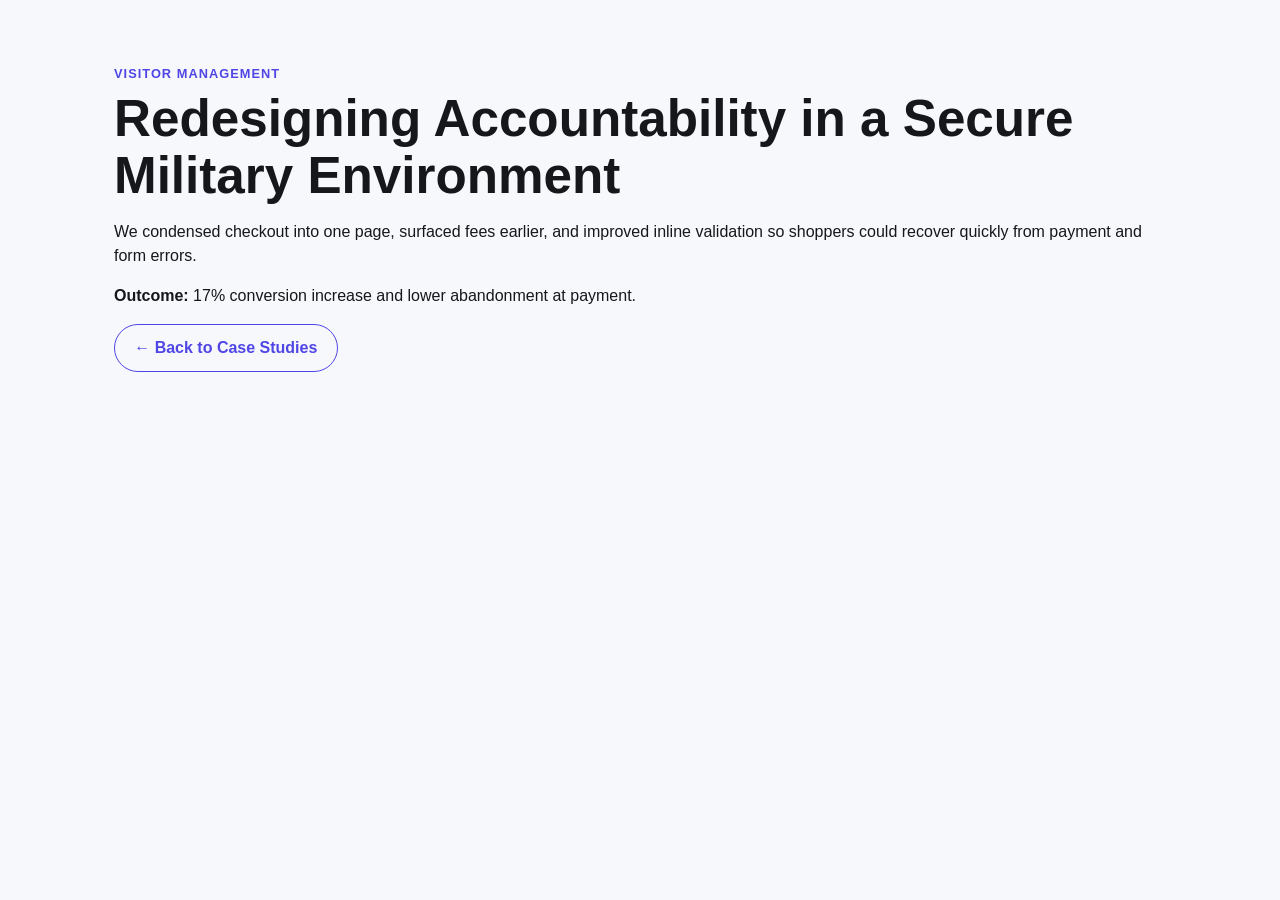
==== case-study-swiftentry.html @ 845ef23b "Update and rename case-study-checkout.html to case-study-swiftentry.html" ====
<!DOCTYPE html>
<html lang="en">
  <head>
    <meta charset="UTF-8" />
    <meta name="viewport" content="width=device-width, initial-scale=1.0" />
    <title>Case Study | SwiftEntry</title>
    <link rel="stylesheet" href="styles.css" />
  </head>
  <body>
    <main class="section">
      <p class="eyebrow">Visitor Management</p>
      <h1>Redesigning Accountability in a Secure Military Environment</h1>
      <p>
        We condensed checkout into one page, surfaced fees earlier, and improved inline validation so shoppers
        could recover quickly from payment and form errors.
      </p>
      <p><strong>Outcome:</strong> 17% conversion increase and lower abandonment at payment.</p>
      <a class="button button--outline" href="index.html#case-studies">← Back to Case Studies</a>
    </main>
  </body>
</html>
---- styles.css ----
:root {
  --bg: #f7f8fc;
  --surface: #ffffff;
  --text: #16171b;
  --muted: #515562;
  --brand: #4f46e5;
  --brand-dark: #3f37c9;
  --line: #e6e8ef;
}

* {
  box-sizing: border-box;
}

body {
  margin: 0;
  font-family: "Inter", sans-serif;
  color: var(--text);
  background: var(--bg);
  line-height: 1.5;
}

.hero {
  background: radial-gradient(circle at top right, #dfe3ff 0%, #f7f8fc 45%);
  padding: 2rem 1.5rem 4rem;
}

.nav,
.hero__content,
.section {
  max-width: 1100px;
  margin: 0 auto;
}

.nav {
  display: flex;
  justify-content: space-between;
  align-items: center;
}

.logo {
  margin: 0;
  font-weight: 700;
}

.hero__content {
  margin-top: 4rem;
  max-width: 760px;
}

h1 {
  font-size: clamp(2rem, 5vw, 3.2rem);
  line-height: 1.1;
  margin: 0.5rem 0 1rem;
}

h2 {
  font-size: clamp(1.6rem, 3vw, 2.25rem);
  margin: 0;
}

.hero__text {
  font-size: 1.05rem;
  color: var(--muted);
  margin-bottom: 2rem;
}

.eyebrow {
  text-transform: uppercase;
  letter-spacing: 0.08em;
  font-size: 0.8rem;
  color: var(--brand);
  font-weight: 700;
  margin: 0;
}

.button {
  display: inline-flex;
  align-items: center;
  justify-content: center;
  border: 0;
  border-radius: 999px;
  padding: 0.7rem 1.2rem;
  font-weight: 600;
  text-decoration: none;
  color: #fff;
  background: var(--brand);
  transition: 0.2s ease;
}

.button:hover {
  background: var(--brand-dark);
}

.button--outline {
  background: transparent;
  border: 1px solid var(--brand);
  color: var(--brand);
}

.section {
  padding: 4rem 1.5rem;
}

.section__heading {
  margin-bottom: 2rem;
}

.case-grid {
  display: grid;
  grid-template-columns: repeat(auto-fit, minmax(260px, 1fr));
  gap: 1.5rem;
}

.case-card {
  background: var(--surface);
  border: 1px solid var(--line);
  border-radius: 1rem;
  padding: 1.25rem;
  box-shadow: 0 10px 20px rgba(31, 38, 135, 0.04);
}

.case-card h3 {
  font-size: 1.2rem;
  margin: 0.45rem 0 0.75rem;
}

.case-card p,
.case-card li {
  color: var(--muted);
}

.case-card ul {
  margin: 1rem 0;
  padding-left: 1rem;
}

.case-card__tag {
  margin: 0;
  color: var(--brand);
  font-size: 0.82rem;
  font-weight: 700;
}

.case-card a {
  color: var(--brand);
  font-weight: 600;
}

.section--contact {
  text-align: center;
  background: #ecf0ff;
  border-top: 1px solid #dbe1ff;
}

.section--contact p {
  color: var(--muted);
  margin: 0.75rem auto 1.5rem;
  max-width: 600px;
}

.case-card__image {
  width: 100%;
  height: 180px;
  object-fit: cover;
  border-radius: 0.75rem;
  margin-bottom: 0.9rem;
  border: 1px solid var(--line);
}
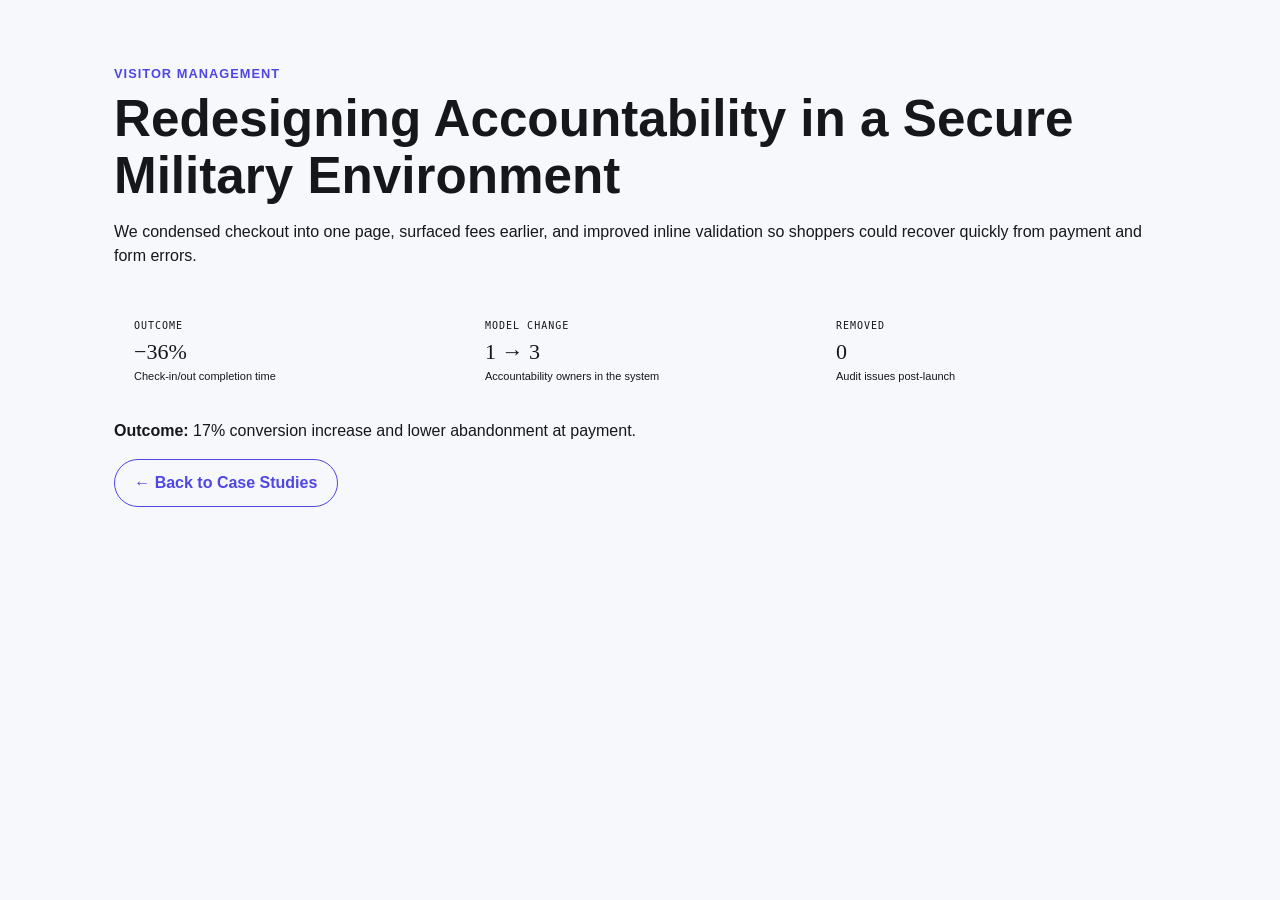
==== commit 0eb18329: "Update case-study-swiftentry.html" ====
--- a/case-study-swiftentry.html
+++ b/case-study-swiftentry.html
@@ -5,6 +5,47 @@
     <meta name="viewport" content="width=device-width, initial-scale=1.0" />
     <title>Case Study | SwiftEntry</title>
     <link rel="stylesheet" href="styles.css" />
+    <style>
+        /* ── IMPACT STRIP ── */
+  .impact-strip {
+    display: grid;
+    grid-template-columns: repeat(3, 1fr);
+    gap: 1px;
+    background: var(--border);
+    border: 1px solid var(--border);
+    border-radius: 6px;
+    overflow: hidden;
+    margin-top: 32px;
+  }
+
+  .impact-cell {
+    background: var(--bg);
+    padding: 18px 20px;
+  }
+
+  .impact-label {
+    font-size: 10px;
+    font-family: 'IBM Plex Mono', monospace;
+    color: var(--ink-3);
+    letter-spacing: 0.1em;
+    text-transform: uppercase;
+    margin-bottom: 6px;
+  }
+
+  .impact-value {
+    font-family: 'Lora', serif;
+    font-size: 22px;
+    font-weight: 500;
+    color: var(--accent);
+    line-height: 1.2;
+  }
+
+  .impact-sub {
+    font-size: 11px;
+    color: var(--ink-3);
+    margin-top: 3px;
+  }
+    </style>
   </head>
   <body>
     <main class="section">
@@ -14,6 +55,24 @@
         We condensed checkout into one page, surfaced fees earlier, and improved inline validation so shoppers
         could recover quickly from payment and form errors.
       </p>
+      <!-- IMPACT STRIP — for skimmers -->
+  <div class="impact-strip">
+    <div class="impact-cell">
+      <div class="impact-label">Outcome</div>
+      <div class="impact-value">−36%</div>
+      <div class="impact-sub">Check-in/out completion time</div>
+    </div>
+    <div class="impact-cell">
+      <div class="impact-label">Model change</div>
+      <div class="impact-value">1 → 3</div>
+      <div class="impact-sub">Accountability owners in the system</div>
+    </div>
+    <div class="impact-cell">
+      <div class="impact-label">Removed</div>
+      <div class="impact-value">0</div>
+      <div class="impact-sub">Audit issues post-launch</div>
+    </div>
+  </div>
       <p><strong>Outcome:</strong> 17% conversion increase and lower abandonment at payment.</p>
       <a class="button button--outline" href="index.html#case-studies">← Back to Case Studies</a>
     </main>
--- a/styles.css
+++ b/styles.css
@@ -7,6 +7,8 @@
   --brand-dark: #3f37c9;
   --line: #e6e8ef;
 }
+
+html { scroll-behavior: smooth; }
 
 * {
   box-sizing: border-box;
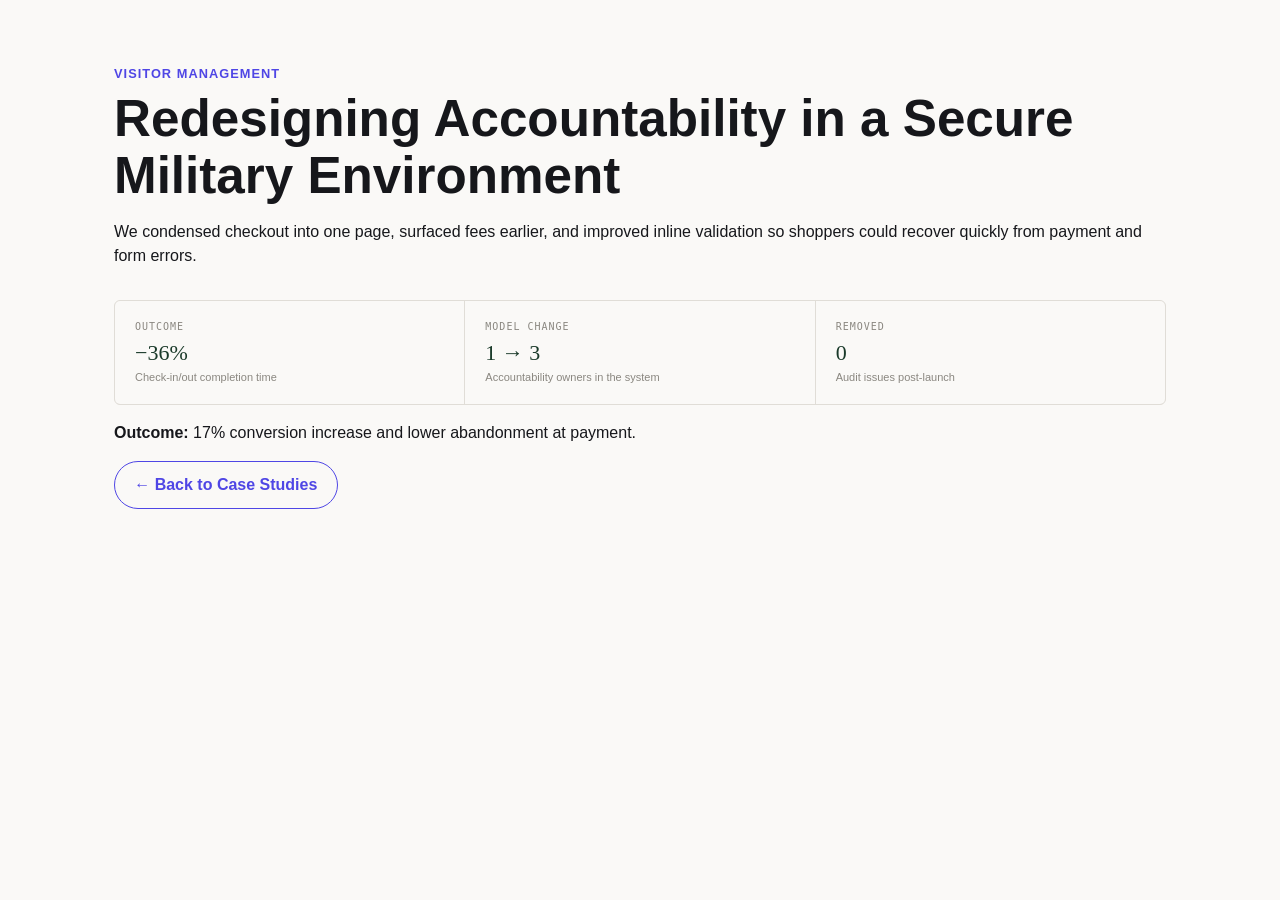
==== commit 7b7d6557: "Update case-study-swiftentry.html" ====
--- a/case-study-swiftentry.html
+++ b/case-study-swiftentry.html
@@ -6,6 +6,25 @@
     <title>Case Study | SwiftEntry</title>
     <link rel="stylesheet" href="styles.css" />
     <style>
+      :root {
+    --bg: #faf9f7;
+    --surface: #f2f0ec;
+    --border: #e0ddd7;
+    --border-strong: #c8c4bc;
+    --ink: #1a1916;
+    --ink-2: #4a4844;
+    --ink-3: #8a8780;
+    --accent: #1a3a2a;
+    --accent-light: #e8f0eb;
+    --accent-mid: #4a7a5a;
+    --red-soft: #8a2a2a;
+    --red-bg: #faf0f0;
+    --amber: #7a5a1a;
+    --amber-bg: #fdf8ee;
+    --blue: #1a3a5a;
+    --blue-bg: #eef4fa;
+    --rule: #d4d0c8;
+  }
         /* ── IMPACT STRIP ── */
   .impact-strip {
     display: grid;
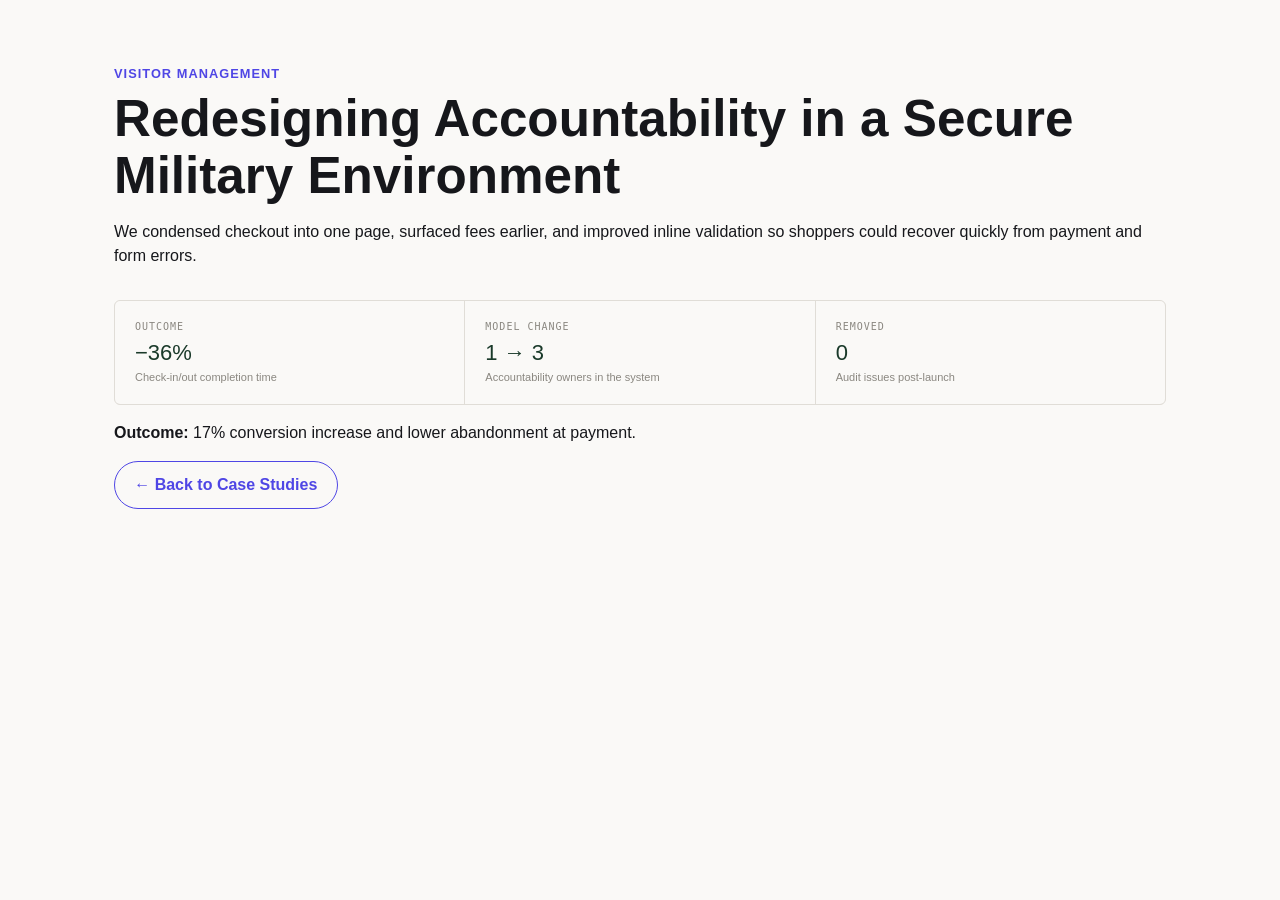
==== commit c63d9c39: "Update case-study-swiftentry.html" ====
--- a/case-study-swiftentry.html
+++ b/case-study-swiftentry.html
@@ -7,25 +7,25 @@
     <link rel="stylesheet" href="styles.css" />
     <style>
       :root {
-    --bg: #faf9f7;
-    --surface: #f2f0ec;
-    --border: #e0ddd7;
-    --border-strong: #c8c4bc;
-    --ink: #1a1916;
-    --ink-2: #4a4844;
-    --ink-3: #8a8780;
-    --accent: #1a3a2a;
-    --accent-light: #e8f0eb;
-    --accent-mid: #4a7a5a;
-    --red-soft: #8a2a2a;
-    --red-bg: #faf0f0;
-    --amber: #7a5a1a;
-    --amber-bg: #fdf8ee;
-    --blue: #1a3a5a;
-    --blue-bg: #eef4fa;
-    --rule: #d4d0c8;
+        --bg: #faf9f7;
+        --surface: #f2f0ec;
+        --border: #e0ddd7;
+        --border-strong: #c8c4bc;
+        --ink: #1a1916;
+        --ink-2: #4a4844;
+        --ink-3: #8a8780;
+        --accent: #1a3a2a;
+        --accent-light: #e8f0eb;
+        --accent-mid: #4a7a5a;
+        --red-soft: #8a2a2a;
+        --red-bg: #faf0f0;
+        --amber: #7a5a1a;
+        --amber-bg: #fdf8ee;
+        --blue: #1a3a5a;
+        --blue-bg: #eef4fa;
+        --rule: #d4d0c8;
   }
-        /* ── IMPACT STRIP ── */
+  /* ── IMPACT STRIP ── */
   .impact-strip {
     display: grid;
     grid-template-columns: repeat(3, 1fr);
@@ -52,7 +52,7 @@
   }
 
   .impact-value {
-    font-family: 'Lora', serif;
+    font-family: inherit;
     font-size: 22px;
     font-weight: 500;
     color: var(--accent);
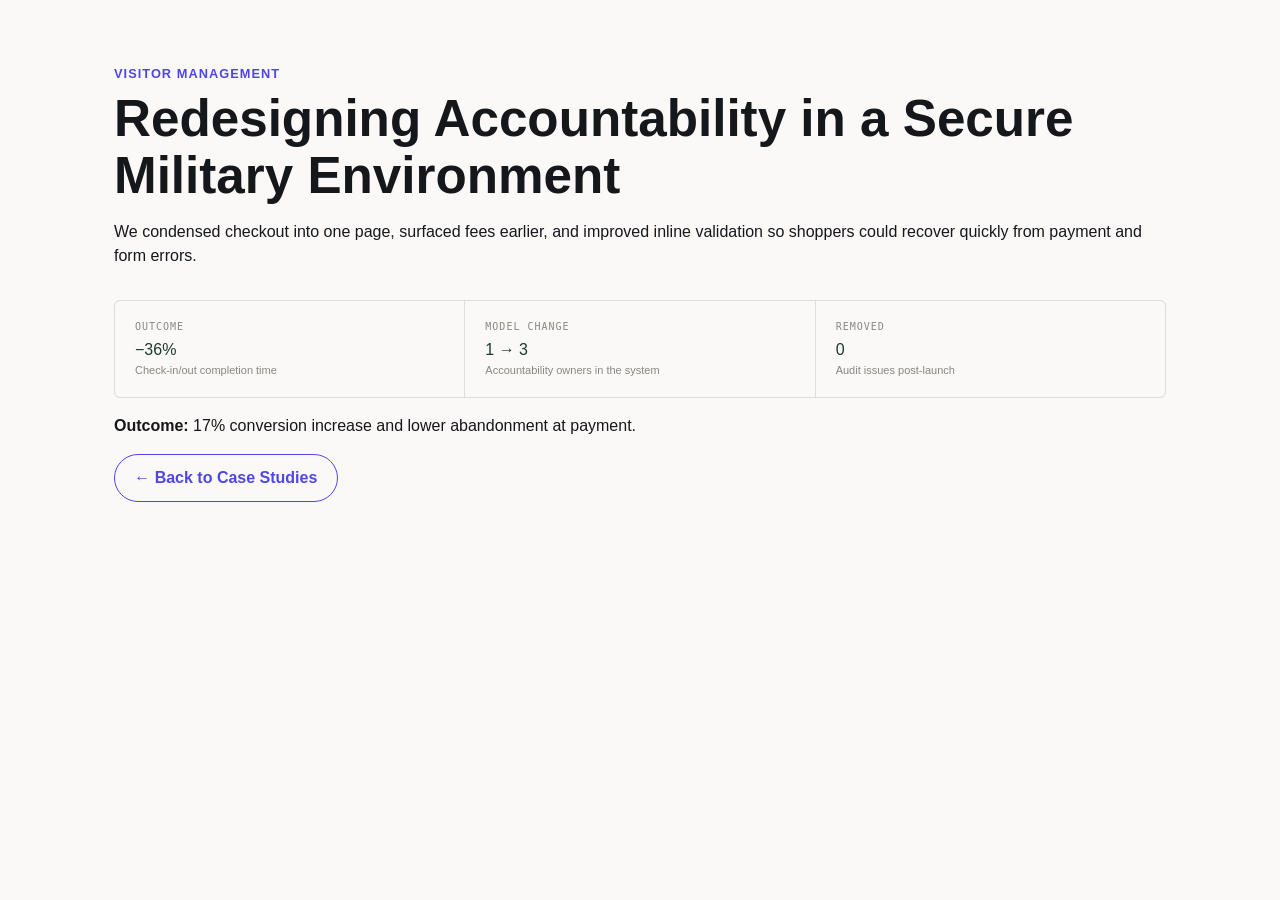
==== commit 09fcf352: "Update case-study-swiftentry.html" ====
--- a/case-study-swiftentry.html
+++ b/case-study-swiftentry.html
@@ -52,7 +52,7 @@
   }
 
   .impact-value {
-    font-family: inherit;
+    font-family: 'Inter', sans-serif,
     font-size: 22px;
     font-weight: 500;
     color: var(--accent);
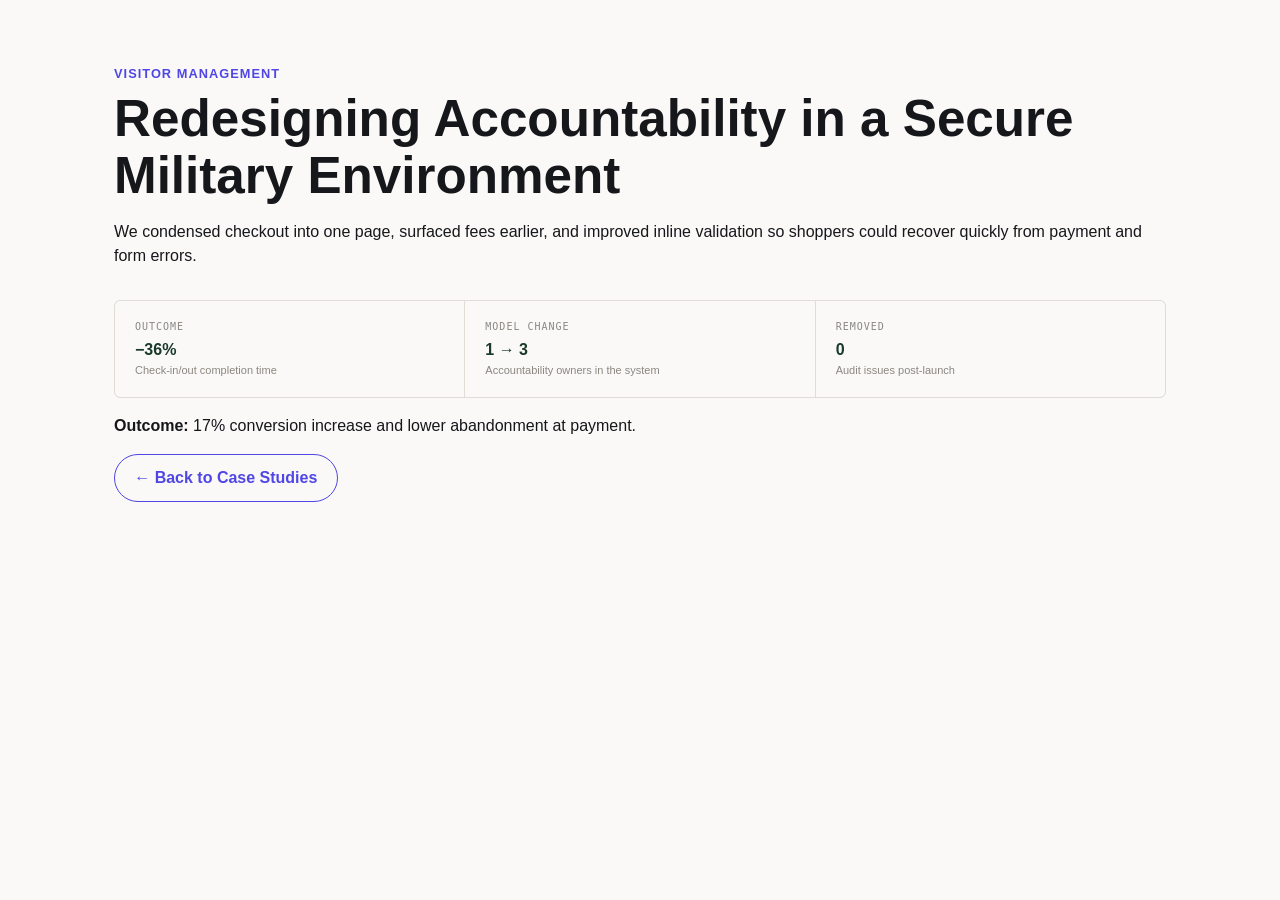
==== commit 0b89042d: "Update case-study-swiftentry.html" ====
--- a/case-study-swiftentry.html
+++ b/case-study-swiftentry.html
@@ -54,7 +54,7 @@
   .impact-value {
     font-family: 'Inter', sans-serif,
     font-size: 22px;
-    font-weight: 500;
+    font-weight: 600;
     color: var(--accent);
     line-height: 1.2;
   }
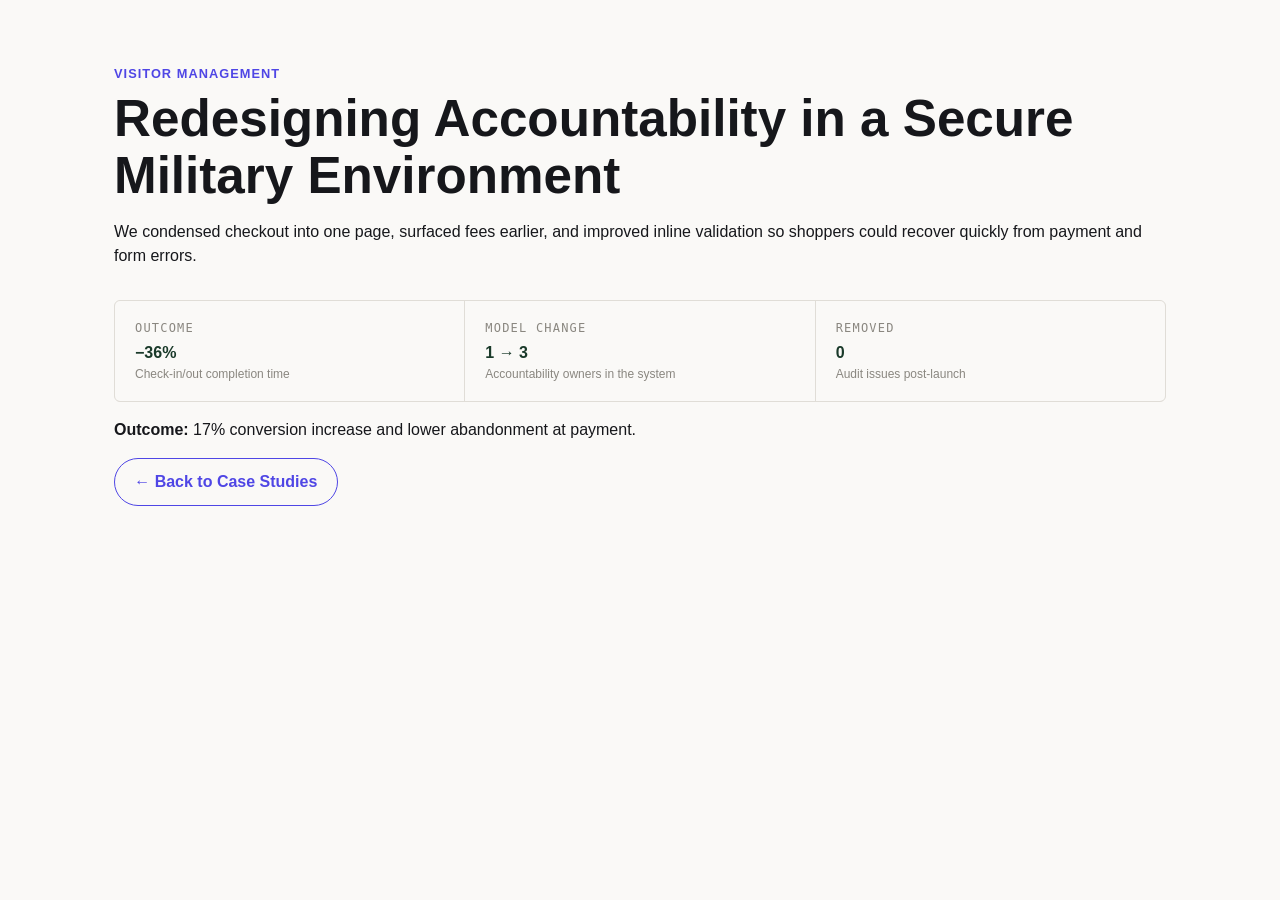
==== commit a6b1ac43: "Update case-study-swiftentry.html" ====
--- a/case-study-swiftentry.html
+++ b/case-study-swiftentry.html
@@ -43,7 +43,7 @@
   }
 
   .impact-label {
-    font-size: 10px;
+    font-size: 12px;
     font-family: 'IBM Plex Mono', monospace;
     color: var(--ink-3);
     letter-spacing: 0.1em;
@@ -53,14 +53,14 @@
 
   .impact-value {
     font-family: 'Inter', sans-serif,
-    font-size: 22px;
+    font-size: 24px;
     font-weight: 600;
     color: var(--accent);
     line-height: 1.2;
   }
 
   .impact-sub {
-    font-size: 11px;
+    font-size: 12px;
     color: var(--ink-3);
     margin-top: 3px;
   }
